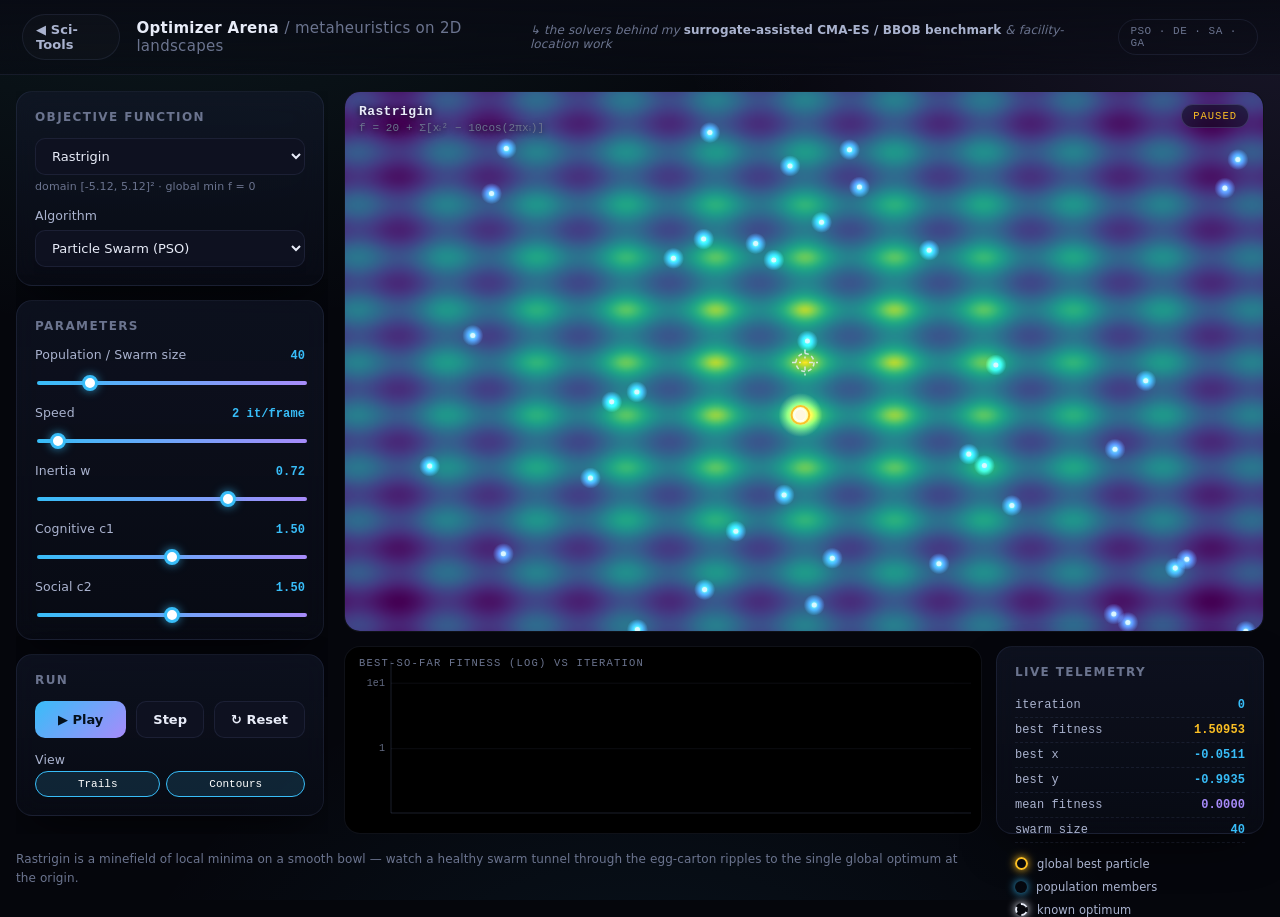
==== demos/optimizer/index.html @ 273463b7 "Sci-Tools: offline science & engineering calculators + physics demos Five single-file, zero-dependen" ====
<!DOCTYPE html>
<html lang="en">
<head>
<meta charset="utf-8">
<meta name="viewport" content="width=device-width, initial-scale=1">
<title>Optimizer Arena — Sci-Tools</title>
<style data-inlined="lab.css">
/* ============================================================
   THE MIDNIGHT LAB — shared design system
   "Aurora over a midnight sea" — dark, luminous, scientific.
   Fully self-contained: system fonts only, no external assets.
   ============================================================ */

:root {
  /* Base surfaces */
  --bg-0: #05060c;     /* deepest background */
  --bg-1: #090b14;     /* panel base */
  --bg-2: #0e1120;     /* raised panel */
  --bg-3: #151a2e;     /* hover / active */
  --line: rgba(150, 170, 230, 0.10);
  --line-strong: rgba(150, 170, 230, 0.22);

  /* Text */
  --ink: #e8ecf8;
  --ink-dim: #aab3cf;
  --ink-faint: #6b748f;

  /* Aurora accents */
  --aurora-teal:  #4fd1c5;
  --aurora-cyan:  #38bdf8;
  --aurora-violet:#a78bfa;
  --aurora-pink:  #f472b6;
  --aurora-amber: #fbbf24;
  --aurora-lime:  #a3e635;

  --accent: var(--aurora-cyan);
  --accent-2: var(--aurora-violet);

  /* Effects */
  --glow: 0 0 24px;
  --radius: 16px;
  --radius-sm: 10px;
  --shadow: 0 18px 50px -18px rgba(0, 0, 0, 0.8);

  --mono: ui-monospace, "Cascadia Code", "JetBrains Mono", "SF Mono", Menlo, Consolas, monospace;
  --sans: -apple-system, BlinkMacSystemFont, "Segoe UI", Roboto, Inter, system-ui, sans-serif;
}

* { box-sizing: border-box; }

html, body {
  margin: 0;
  padding: 0;
  min-height: 100%;
}

body {
  font-family: var(--sans);
  color: var(--ink);
  background:
    radial-gradient(1200px 700px at 12% -10%, rgba(79, 209, 197, 0.10), transparent 60%),
    radial-gradient(1100px 800px at 100% 0%, rgba(167, 139, 250, 0.12), transparent 55%),
    radial-gradient(900px 700px at 50% 120%, rgba(56, 189, 248, 0.08), transparent 60%),
    var(--bg-0);
  background-attachment: fixed;
  -webkit-font-smoothing: antialiased;
  text-rendering: optimizeLegibility;
  letter-spacing: 0.1px;
}

::selection { background: rgba(56, 189, 248, 0.30); color: #fff; }

a { color: var(--accent); text-decoration: none; }
a:hover { color: #fff; }

/* ---- Top bar (shared chrome across experiments) ---- */
.lab-topbar {
  position: sticky;
  top: 0;
  z-index: 50;
  display: flex;
  align-items: center;
  gap: 16px;
  padding: 14px 22px;
  background: linear-gradient(180deg, rgba(9, 11, 20, 0.92), rgba(9, 11, 20, 0.55));
  backdrop-filter: blur(14px);
  -webkit-backdrop-filter: blur(14px);
  border-bottom: 1px solid var(--line);
}
.lab-back {
  display: inline-flex;
  align-items: center;
  gap: 8px;
  font-size: 13px;
  font-weight: 600;
  color: var(--ink-dim);
  padding: 7px 13px;
  border: 1px solid var(--line);
  border-radius: 999px;
  background: rgba(255, 255, 255, 0.02);
  transition: all 0.18s ease;
}
.lab-back:hover {
  color: #fff;
  border-color: var(--line-strong);
  background: rgba(56, 189, 248, 0.10);
  transform: translateX(-2px);
}
.lab-title {
  font-size: 15px;
  font-weight: 700;
  letter-spacing: 0.3px;
}
.lab-title .dim { color: var(--ink-faint); font-weight: 500; }
.lab-note { font-size: 12px; color: var(--ink-faint); font-style: italic; }
.lab-note b { color: var(--ink-dim); font-style: normal; font-weight: 600; }
@media (max-width: 820px) { .lab-note { display: none; } }
.lab-spacer { flex: 1; }
.lab-tag {
  font-family: var(--mono);
  font-size: 11px;
  color: var(--ink-faint);
  padding: 5px 11px;
  border: 1px solid var(--line);
  border-radius: 999px;
  letter-spacing: 0.5px;
  text-transform: uppercase;
}

/* ---- Control panel / glass cards ---- */
.panel {
  background: linear-gradient(180deg, rgba(20, 26, 46, 0.55), rgba(10, 13, 24, 0.65));
  border: 1px solid var(--line);
  border-radius: var(--radius);
  box-shadow: var(--shadow);
  backdrop-filter: blur(12px);
  -webkit-backdrop-filter: blur(12px);
}
.panel-pad { padding: 18px; }

.panel h3, .panel-title {
  margin: 0 0 14px;
  font-size: 12px;
  font-weight: 700;
  letter-spacing: 1.4px;
  text-transform: uppercase;
  color: var(--ink-faint);
}

/* ---- Form controls ---- */
.field { margin-bottom: 16px; }
.field:last-child { margin-bottom: 0; }
.field label {
  display: flex;
  justify-content: space-between;
  align-items: baseline;
  font-size: 12.5px;
  color: var(--ink-dim);
  margin-bottom: 7px;
  font-weight: 500;
}
.field label .val {
  font-family: var(--mono);
  font-size: 12px;
  color: var(--accent);
  font-weight: 600;
}

input[type="range"] {
  -webkit-appearance: none;
  appearance: none;
  width: 100%;
  height: 4px;
  border-radius: 999px;
  background: linear-gradient(90deg, var(--accent), var(--accent-2));
  outline: none;
  cursor: pointer;
}
input[type="range"]::-webkit-slider-thumb {
  -webkit-appearance: none;
  appearance: none;
  width: 16px;
  height: 16px;
  border-radius: 50%;
  background: #fff;
  border: 3px solid var(--accent);
  box-shadow: 0 0 10px rgba(56, 189, 248, 0.7);
  cursor: pointer;
  transition: transform 0.12s ease;
}
input[type="range"]::-webkit-slider-thumb:hover { transform: scale(1.18); }
input[type="range"]::-moz-range-thumb {
  width: 16px; height: 16px; border-radius: 50%;
  background: #fff; border: 3px solid var(--accent);
  box-shadow: 0 0 10px rgba(56, 189, 248, 0.7); cursor: pointer;
}

select, input[type="text"], input[type="number"] {
  width: 100%;
  padding: 9px 12px;
  background: var(--bg-2);
  border: 1px solid var(--line);
  border-radius: var(--radius-sm);
  color: var(--ink);
  font-family: var(--sans);
  font-size: 13px;
  outline: none;
  transition: border-color 0.15s ease;
}
select:focus, input[type="text"]:focus, input[type="number"]:focus {
  border-color: var(--accent);
}

/* ---- Buttons ---- */
.btn {
  display: inline-flex;
  align-items: center;
  justify-content: center;
  gap: 8px;
  padding: 10px 16px;
  font-family: var(--sans);
  font-size: 13px;
  font-weight: 600;
  color: var(--ink);
  background: var(--bg-2);
  border: 1px solid var(--line);
  border-radius: var(--radius-sm);
  cursor: pointer;
  transition: all 0.16s ease;
  user-select: none;
}
.btn:hover { background: var(--bg-3); border-color: var(--line-strong); transform: translateY(-1px); }
.btn:active { transform: translateY(0); }
.btn.primary {
  background: linear-gradient(135deg, var(--accent), var(--accent-2));
  border: none;
  color: #04101c;
  font-weight: 700;
}
.btn.primary:hover { box-shadow: 0 8px 24px -6px rgba(56, 189, 248, 0.55); }
.btn-row { display: flex; gap: 10px; flex-wrap: wrap; }

.chip {
  font-family: var(--mono);
  font-size: 11px;
  padding: 6px 11px;
  border-radius: 999px;
  border: 1px solid var(--line);
  background: rgba(255, 255, 255, 0.02);
  color: var(--ink-dim);
  cursor: pointer;
  transition: all 0.15s ease;
}
.chip:hover { border-color: var(--line-strong); color: #fff; }
.chip.active {
  background: rgba(56, 189, 248, 0.14);
  border-color: var(--accent);
  color: #fff;
}

/* ---- Readout / stats ---- */
.readout {
  font-family: var(--mono);
  font-size: 12px;
  color: var(--ink-dim);
  display: flex;
  justify-content: space-between;
  padding: 5px 0;
  border-bottom: 1px dashed var(--line);
}
.readout:last-child { border-bottom: none; }
.readout b { color: var(--accent); font-weight: 600; }

.hint { font-size: 12px; color: var(--ink-faint); line-height: 1.6; }

/* ---- Canvas frame ---- */
canvas { display: block; }
.stage {
  position: relative;
  border-radius: var(--radius);
  overflow: hidden;
  border: 1px solid var(--line);
  background: #000;
}

/* ---- scrollbars ---- */
::-webkit-scrollbar { width: 10px; height: 10px; }
::-webkit-scrollbar-track { background: transparent; }
::-webkit-scrollbar-thumb { background: rgba(150,170,230,0.16); border-radius: 999px; }
::-webkit-scrollbar-thumb:hover { background: rgba(150,170,230,0.30); }

/* ---- utility ---- */
.kbd {
  font-family: var(--mono);
  font-size: 11px;
  padding: 2px 7px;
  border-radius: 6px;
  border: 1px solid var(--line-strong);
  background: var(--bg-2);
  color: var(--ink-dim);
}
.grow { flex: 1; }
.muted { color: var(--ink-faint); }
</style>
<style>
  /* ---- page-local layout (design tokens come from lab.css) ---- */
  html, body { height: 100%; }
  body { display: flex; flex-direction: column; overflow: hidden; }

  .lab-main {
    flex: 1;
    display: flex;
    gap: 16px;
    padding: 16px;
    min-height: 0;
  }

  /* control column */
  .controls {
    width: 312px;
    flex: 0 0 312px;
    display: flex;
    flex-direction: column;
    gap: 14px;
    overflow-y: auto;
    padding-right: 4px;
  }

  /* arena column */
  .arena {
    flex: 1;
    display: flex;
    flex-direction: column;
    gap: 14px;
    min-width: 0;
    min-height: 0;
  }
  .arena .stage.landscape {
    flex: 1;
    min-height: 0;
  }
  .arena .stage.landscape canvas { width: 100%; height: 100%; }

  /* bottom strip: convergence plot + legend */
  .bottom-strip {
    display: flex;
    gap: 14px;
    flex: 0 0 auto;
    height: 188px;
  }
  .stage.convergence {
    flex: 1;
    min-width: 0;
    position: relative;
  }
  .stage.convergence canvas { width: 100%; height: 100%; }
  .conv-label {
    position: absolute;
    top: 10px; left: 14px;
    font-family: var(--mono);
    font-size: 10.5px;
    letter-spacing: 1.2px;
    text-transform: uppercase;
    color: var(--ink-faint);
    pointer-events: none;
    z-index: 2;
  }

  .panel.legend-panel { flex: 0 0 268px; }

  /* overlay HUD on the landscape */
  .hud {
    position: absolute;
    top: 12px; left: 14px;
    z-index: 3;
    pointer-events: none;
    font-family: var(--mono);
    font-size: 11px;
    color: var(--ink-dim);
    text-shadow: 0 1px 6px rgba(0,0,0,0.9);
  }
  .hud .fn-name {
    font-size: 13px;
    font-weight: 700;
    color: var(--ink);
    letter-spacing: 0.4px;
  }
  .hud .fn-formula { color: var(--ink-faint); margin-top: 2px; }

  .status-pill {
    position: absolute;
    top: 12px; right: 14px;
    z-index: 3;
    pointer-events: none;
    font-family: var(--mono);
    font-size: 10.5px;
    letter-spacing: 1px;
    text-transform: uppercase;
    padding: 5px 11px;
    border-radius: 999px;
    border: 1px solid var(--line-strong);
    background: rgba(9,11,20,0.55);
    backdrop-filter: blur(8px);
    color: var(--ink-faint);
  }
  .status-pill.running { color: var(--aurora-lime); border-color: rgba(163,230,53,0.4); }
  .status-pill.paused  { color: var(--aurora-amber); }

  .seg {
    display: flex;
    gap: 6px;
    flex-wrap: wrap;
  }
  .seg .chip { flex: 1 1 auto; text-align: center; }

  .algo-params { transition: opacity 0.2s ease; }
  .hidden { display: none !important; }

  .readout b.amber { color: var(--aurora-amber); }
  .readout b.violet { color: var(--accent-2); }

  .lg-row {
    display: flex;
    align-items: center;
    gap: 9px;
    font-size: 11.5px;
    color: var(--ink-dim);
    margin-bottom: 9px;
  }
  .lg-row:last-child { margin-bottom: 0; }
  .lg-dot {
    width: 12px; height: 12px; border-radius: 50%;
    flex: 0 0 auto;
    box-shadow: 0 0 8px currentColor;
  }
  .lg-ring {
    width: 13px; height: 13px; border-radius: 50%;
    flex: 0 0 auto;
    border: 2px solid currentColor;
    box-shadow: 0 0 8px currentColor;
  }

  .panel-sub {
    font-size: 11px;
    color: var(--ink-faint);
    margin: -8px 0 12px;
    line-height: 1.5;
  }

  /* responsive: stack on narrow screens */
  @media (max-width: 860px) {
    body { overflow: auto; height: auto; }
    .lab-main { flex-direction: column; }
    .controls { width: auto; flex: 0 0 auto; max-height: none; overflow-y: visible; }
    .arena { flex: 0 0 auto; }
    /* reset flex so the landscape can't collapse to a 0 basis when the
       column no longer has a definite height */
    .arena .stage.landscape { flex: 0 0 auto; height: 56vh; min-height: 360px; }
    .bottom-strip { flex-direction: column; height: auto; }
    .stage.convergence { flex: 0 0 auto; height: 180px; }
    .panel.legend-panel { flex: 0 0 auto; }
  }
</style>
</head>
<body>

<div class="lab-topbar">
  <a class="lab-back" href="../../index.html">◀ Sci-Tools</a>
  <div class="lab-title">Optimizer Arena <span class="dim">/ metaheuristics on 2D landscapes</span></div>
  <div class="lab-note">↳ the solvers behind my <b>surrogate-assisted CMA-ES / BBOB benchmark</b> &amp; facility-location work</div>
  <div class="lab-spacer"></div>
  <div class="lab-tag">PSO · DE · SA · GA</div>
</div>

<div class="lab-main">

  <!-- ============ CONTROLS ============ -->
  <div class="controls">

    <div class="panel panel-pad">
      <div class="panel-title">Objective Function</div>
      <div class="field" style="margin-bottom:12px">
        <select id="fnSel"></select>
      </div>
      <div class="panel-sub" id="fnDomain"></div>
      <div class="field">
        <label>Algorithm</label>
        <select id="algoSel">
          <option value="pso">Particle Swarm (PSO)</option>
          <option value="de">Differential Evolution (DE/rand/1/bin)</option>
          <option value="sa">Simulated Annealing (SA)</option>
          <option value="ga">Genetic Algorithm (GA)</option>
        </select>
      </div>
    </div>

    <div class="panel panel-pad">
      <div class="panel-title">Parameters</div>

      <div class="field">
        <label>Population / Swarm size <span class="val" id="popVal">40</span></label>
        <input type="range" id="pop" min="6" max="200" step="1" value="40">
      </div>

      <div class="field">
        <label>Speed <span class="val" id="speedVal">2 it/frame</span></label>
        <input type="range" id="speed" min="1" max="20" step="1" value="2">
      </div>

      <!-- PSO params -->
      <div class="algo-params" data-algo="pso">
        <div class="field">
          <label>Inertia w <span class="val" id="wVal">0.72</span></label>
          <input type="range" id="w" min="0" max="1" step="0.01" value="0.72">
        </div>
        <div class="field">
          <label>Cognitive c1 <span class="val" id="c1Val">1.50</span></label>
          <input type="range" id="c1" min="0" max="3" step="0.05" value="1.5">
        </div>
        <div class="field">
          <label>Social c2 <span class="val" id="c2Val">1.50</span></label>
          <input type="range" id="c2" min="0" max="3" step="0.05" value="1.5">
        </div>
      </div>

      <!-- DE params -->
      <div class="algo-params hidden" data-algo="de">
        <div class="field">
          <label>Differential weight F <span class="val" id="fVal">0.60</span></label>
          <input type="range" id="f" min="0" max="2" step="0.05" value="0.6">
        </div>
        <div class="field">
          <label>Crossover rate CR <span class="val" id="crVal">0.90</span></label>
          <input type="range" id="cr" min="0" max="1" step="0.01" value="0.9">
        </div>
      </div>

      <!-- SA params -->
      <div class="algo-params hidden" data-algo="sa">
        <div class="field">
          <label>Initial temperature T₀ <span class="val" id="t0Val">8.0</span></label>
          <input type="range" id="t0" min="0.1" max="40" step="0.1" value="8">
        </div>
        <div class="field">
          <label>Cooling rate α <span class="val" id="alphaVal">0.985</span></label>
          <input type="range" id="alpha" min="0.90" max="0.999" step="0.001" value="0.985">
        </div>
        <div class="field">
          <label>Step scale (× domain) <span class="val" id="saStepVal">0.06</span></label>
          <input type="range" id="saStep" min="0.005" max="0.3" step="0.005" value="0.06">
        </div>
      </div>

      <!-- GA params -->
      <div class="algo-params hidden" data-algo="ga">
        <div class="field">
          <label>Mutation rate <span class="val" id="mrVal">0.20</span></label>
          <input type="range" id="mr" min="0" max="1" step="0.01" value="0.2">
        </div>
        <div class="field">
          <label>Mutation scale (× domain) <span class="val" id="msVal">0.10</span></label>
          <input type="range" id="ms" min="0.005" max="0.4" step="0.005" value="0.1">
        </div>
        <div class="field">
          <label>Tournament size <span class="val" id="tkVal">3</span></label>
          <input type="range" id="tk" min="2" max="8" step="1" value="3">
        </div>
      </div>
    </div>

    <div class="panel panel-pad">
      <div class="panel-title">Run</div>
      <div class="btn-row">
        <button class="btn primary grow" id="playBtn">▶ Play</button>
        <button class="btn" id="stepBtn">Step</button>
        <button class="btn" id="resetBtn">↻ Reset</button>
      </div>
      <div class="field" style="margin-top:14px;margin-bottom:0">
        <label style="margin-bottom:4px">View</label>
        <div class="seg">
          <button class="chip active" id="trailsChip">Trails</button>
          <button class="chip active" id="contoursChip">Contours</button>
        </div>
      </div>
    </div>

  </div>

  <!-- ============ ARENA ============ -->
  <div class="arena">

    <div class="stage landscape">
      <div class="hud">
        <div class="fn-name" id="hudName">Rastrigin</div>
        <div class="fn-formula" id="hudFormula"></div>
      </div>
      <div class="status-pill paused" id="statusPill">paused</div>
      <canvas id="land"></canvas>
    </div>

    <div class="bottom-strip">
      <div class="stage convergence">
        <div class="conv-label">Best-so-far fitness (log) vs iteration</div>
        <canvas id="conv"></canvas>
      </div>

      <div class="panel panel-pad legend-panel">
        <div class="panel-title">Live Telemetry</div>
        <div class="readout"><span>iteration</span><b id="roIter">0</b></div>
        <div class="readout"><span>best fitness</span><b class="amber" id="roBest">—</b></div>
        <div class="readout"><span>best x</span><b id="roBx">—</b></div>
        <div class="readout"><span>best y</span><b id="roBy">—</b></div>
        <div class="readout"><span>mean fitness</span><b class="violet" id="roMean">—</b></div>
        <div class="readout"><span id="roExtraLbl">—</span><b id="roExtra">—</b></div>

        <div style="margin-top:14px">
          <div class="lg-row" style="color:var(--aurora-amber)"><span class="lg-ring"></span><span style="color:var(--ink-dim)">global best particle</span></div>
          <div class="lg-row" style="color:var(--aurora-cyan)"><span class="lg-dot"></span><span style="color:var(--ink-dim)">population members</span></div>
          <div class="lg-row" style="color:var(--ink)"><span class="lg-ring" style="border-style:dashed"></span><span style="color:var(--ink-dim)">known optimum</span></div>
        </div>
      </div>
    </div>

  </div>
</div>

<!-- a hidden hint surfaced under the arena on wide screens -->
<div class="hint" id="hintBar" style="padding:0 16px 12px;max-width:980px"></div>

<script>
"use strict";
/* ============================================================
   Optimizer Arena — metaheuristics on 2D landscapes
   All math is textbook-standard. Minimization throughout.
   ============================================================ */

// ---------- tiny utilities ----------
const TAU = Math.PI * 2;
const rand = (a, b) => a + Math.random() * (b - a);
const clamp = (v, lo, hi) => v < lo ? lo : (v > hi ? hi : v);
// Standard normal via Box–Muller
function randn() {
  let u = 0, v = 0;
  while (u === 0) u = Math.random();
  while (v === 0) v = Math.random();
  return Math.sqrt(-2 * Math.log(u)) * Math.cos(TAU * v);
}

// ============================================================
//  OBJECTIVE FUNCTIONS  (each minimization, with known optima)
//  domain: [lo, hi] applied to both x and y.
// ============================================================
const FUNCTIONS = {
  sphere: {
    name: "Sphere",
    formula: "f = x² + y²",
    lo: -5.12, hi: 5.12,
    fmin: 0,
    optima: [[0, 0]],
    f: (x, y) => x * x + y * y
  },
  rastrigin: {
    name: "Rastrigin",
    formula: "f = 20 + Σ[xᵢ² − 10cos(2πxᵢ)]",
    lo: -5.12, hi: 5.12,
    fmin: 0,
    optima: [[0, 0]],
    f: (x, y) =>
      20 + (x * x - 10 * Math.cos(TAU * x)) + (y * y - 10 * Math.cos(TAU * y))
  },
  ackley: {
    name: "Ackley",
    formula: "f = −20e^(−0.2√(½(x²+y²))) − e^(½(cos2πx+cos2πy)) + 20 + e",
    lo: -5.12, hi: 5.12,
    fmin: 0,
    optima: [[0, 0]],
    f: (x, y) => {
      const a = 20, b = 0.2, c = TAU;
      const s1 = 0.5 * (x * x + y * y);
      const s2 = 0.5 * (Math.cos(c * x) + Math.cos(c * y));
      return -a * Math.exp(-b * Math.sqrt(s1)) - Math.exp(s2) + a + Math.E;
    }
  },
  rosenbrock: {
    name: "Rosenbrock",
    formula: "f = 100(y − x²)² + (1 − x)²",
    lo: -2, hi: 2,
    fmin: 0,
    optima: [[1, 1]],
    f: (x, y) => {
      const t = (y - x * x);
      const u = (1 - x);
      return 100 * t * t + u * u;
    }
  },
  himmelblau: {
    name: "Himmelblau",
    formula: "f = (x²+y−11)² + (x+y²−7)²",
    lo: -5, hi: 5,
    fmin: 0,
    optima: [
      [3, 2],
      [-2.805118, 3.131312],
      [-3.779310, -3.283186],
      [3.584428, -1.848126]
    ],
    f: (x, y) => {
      const a = (x * x + y - 11);
      const b = (x + y * y - 7);
      return a * a + b * b;
    }
  },
  schwefel: {
    name: "Schwefel",
    formula: "f = 418.9829·n − Σ xᵢ·sin(√|xᵢ|)",
    lo: -500, hi: 500,
    fmin: 0,
    optima: [[420.9687, 420.9687]],
    f: (x, y) =>
      418.9829 * 2
      - (x * Math.sin(Math.sqrt(Math.abs(x))))
      - (y * Math.sin(Math.sqrt(Math.abs(y))))
  },
  eggholder: {
    name: "Eggholder",
    formula: "f = −(y+47)sin√|x/2+y+47| − x·sin√|x−(y+47)|",
    lo: -512, hi: 512,
    fmin: -959.6407,           // known global minimum value
    optima: [[512, 404.2319]], // known global minimizer
    f: (x, y) => {
      const t1 = -(y + 47) * Math.sin(Math.sqrt(Math.abs(x / 2 + (y + 47))));
      const t2 = -x * Math.sin(Math.sqrt(Math.abs(x - (y + 47))));
      return t1 + t2;
    }
  }
};
const FN_ORDER = ["rastrigin", "ackley", "rosenbrock", "sphere", "himmelblau", "schwefel", "eggholder"];

const HINTS = {
  rastrigin: "Rastrigin is a minefield of local minima on a smooth bowl — watch a healthy swarm tunnel through the egg-carton ripples to the single global optimum at the origin.",
  ackley: "Ackley is nearly flat far out, then plunges sharply at the center. Algorithms that explore widely find the funnel; greedy ones can stall on the plateau.",
  rosenbrock: "Rosenbrock's banana valley is easy to enter but the floor barely slopes toward (1,1). Watch how slowly best-fitness crawls — classic ill-conditioning.",
  sphere: "Sphere is the trivial convex bowl: every algorithm should converge cleanly to the origin. Use it as a sanity check on your hyperparameters.",
  himmelblau: "Himmelblau has four equal global minima. Notice the swarm split or commit — different runs settle on different basins.",
  schwefel: "Schwefel's optimum sits in a far corner near (421,421), deceptively distant from the deep-looking trap at the center. Exploration matters here.",
  eggholder: "Eggholder is brutally rugged with the global minimum jammed against the boundary at (512,404). Expect noisy convergence and frequent re-ranking."
};

// ============================================================
//  COLORMAP — viridis-like (perceptually-ordered), precomputed
// ============================================================
const VIRIDIS = [
  [68, 1, 84],[71, 13, 96],[72, 24, 106],[72, 35, 116],[71, 45, 123],
  [69, 55, 129],[66, 64, 134],[62, 73, 137],[59, 82, 139],[55, 91, 141],
  [51, 99, 141],[47, 107, 142],[44, 114, 142],[41, 122, 142],[38, 130, 142],
  [35, 137, 142],[33, 145, 140],[31, 152, 139],[31, 160, 136],[34, 167, 133],
  [40, 174, 128],[50, 182, 122],[63, 188, 115],[80, 196, 106],[99, 201, 95],
  [119, 207, 85],[141, 211, 72],[164, 215, 60],[187, 219, 47],[210, 222, 39],
  [233, 224, 34],[253, 231, 37]
];
function viridis(t) {
  t = clamp(t, 0, 1);
  const x = t * (VIRIDIS.length - 1);
  const i = Math.floor(x);
  const fr = x - i;
  const a = VIRIDIS[i];
  const b = VIRIDIS[Math.min(i + 1, VIRIDIS.length - 1)];
  return [
    a[0] + (b[0] - a[0]) * fr,
    a[1] + (b[1] - a[1]) * fr,
    a[2] + (b[2] - a[2]) * fr
  ];
}

// ============================================================
//  STATE
// ============================================================
const land = document.getElementById('land');
const lctx = land.getContext('2d');
const conv = document.getElementById('conv');
const cctx = conv.getContext('2d');

let DPR = Math.min(window.devicePixelRatio || 1, 2);
let LW = 0, LH = 0;     // landscape canvas pixel size (device px)
let CW = 0, CH = 0;     // convergence canvas pixel size (device px)

let fnKey = "rastrigin";
let algoKey = "pso";

let heatCanvas = document.createElement('canvas');
let heatCtx = heatCanvas.getContext('2d');
let fieldMin = 0, fieldMax = 1;     // value range over the rendered grid
let heatDirty = true;

let running = false;
let iter = 0;
let bestFit = Infinity;
let bestPos = [0, 0];
let meanFit = 0;
let convHistory = [];   // best-so-far per iteration

// population structures (per-algorithm fields filled at reset)
let pop = [];           // array of {x,y, ...algo state, trail:[]}
let optimizer = null;   // {step(): void} bound to current algo

// controls cache
const els = {};
[
  'fnSel','algoSel','pop','popVal','speed','speedVal',
  'w','wVal','c1','c1Val','c2','c2Val',
  'f','fVal','cr','crVal',
  't0','t0Val','alpha','alphaVal','saStep','saStepVal',
  'mr','mrVal','ms','msVal','tk','tkVal',
  'playBtn','stepBtn','resetBtn','trailsChip','contoursChip',
  'hudName','hudFormula','statusPill','fnDomain','hintBar',
  'roIter','roBest','roBx','roBy','roMean','roExtra','roExtraLbl'
].forEach(id => els[id] = document.getElementById(id));

let showTrails = true;
let showContours = true;
const TRAIL_LEN = 14;

// ============================================================
//  COORDINATE MAPPING  (objective-space <-> canvas pixels)
//  y is flipped so +y (objective) points UP on screen.
// ============================================================
function P() { return FUNCTIONS[fnKey]; }
function objToPx(x, y) {
  const fn = P();
  const u = (x - fn.lo) / (fn.hi - fn.lo);
  const v = (y - fn.lo) / (fn.hi - fn.lo);
  return [u * LW, (1 - v) * LH];
}

// ============================================================
//  HEATMAP (cached ImageData), recomputed on fn/size change
// ============================================================
function buildHeatmap() {
  const fn = P();
  // Render at a moderate grid then scale up — fast & smooth.
  const GW = Math.max(2, Math.min(420, Math.round(LW / 2)));
  const GH = Math.max(2, Math.min(420, Math.round(LH / 2)));
  heatCanvas.width = GW;
  heatCanvas.height = GH;

  // First pass: evaluate field, track min/max for normalization.
  const vals = new Float64Array(GW * GH);
  let vmin = Infinity, vmax = -Infinity;
  for (let j = 0; j < GH; j++) {
    // pixel-center sampling; row 0 is top => high y
    const y = fn.lo + (fn.hi - fn.lo) * (1 - (j + 0.5) / GH);
    for (let i = 0; i < GW; i++) {
      const x = fn.lo + (fn.hi - fn.lo) * ((i + 0.5) / GW);
      const z = fn.f(x, y);
      vals[j * GW + i] = z;
      if (z < vmin) vmin = z;
      if (z > vmax) vmax = z;
    }
  }
  fieldMin = vmin; fieldMax = vmax;
  const span = (vmax - vmin) || 1;

  // Second pass: colorize. Use a gentle nonlinearity (sqrt) so the
  // basins near the optimum stay visible on wide-range functions.
  const img = heatCtx.createImageData(GW, GH);
  const data = img.data;
  for (let k = 0; k < vals.length; k++) {
    let t = (vals[k] - vmin) / span;        // 0 = best (min), 1 = worst
    t = Math.sqrt(t);                        // emphasize low region
    // invert so the MINIMUM is bright/yellow, maximum is deep violet:
    const c = viridis(1 - t);
    const o = k * 4;
    data[o] = c[0]; data[o + 1] = c[1]; data[o + 2] = c[2]; data[o + 3] = 255;
  }
  heatCtx.putImageData(img, 0, 0);
  heatDirty = false;
}

// contour overlay drawn directly to landscape ctx using the heat grid
function drawContours() {
  const fn = P();
  const span = (fieldMax - fieldMin) || 1;
  const levels = 7;
  lctx.save();
  lctx.lineWidth = 1;
  lctx.strokeStyle = 'rgba(255,255,255,0.10)';
  // marching-squares-lite: sample on a coarse grid and stroke iso-cells
  const N = 110;
  for (let li = 1; li <= levels; li++) {
    // nonlinear level placement to match the sqrt colormap
    const tf = li / (levels + 1);
    const level = fieldMin + span * (tf * tf);
    lctx.beginPath();
    for (let j = 0; j < N; j++) {
      const y0 = fn.lo + (fn.hi - fn.lo) * (1 - j / N);
      const y1 = fn.lo + (fn.hi - fn.lo) * (1 - (j + 1) / N);
      for (let i = 0; i < N; i++) {
        const x0 = fn.lo + (fn.hi - fn.lo) * (i / N);
        const x1 = fn.lo + (fn.hi - fn.lo) * ((i + 1) / N);
        const a = fn.f(x0, y0), b = fn.f(x1, y0);
        const c = fn.f(x0, y1), d = fn.f(x1, y1);
        // detect crossing along the top and left edges of the cell
        if ((a - level) * (b - level) < 0) {
          const t = (level - a) / (b - a);
          const xx = x0 + (x1 - x0) * t;
          const [px, py] = objToPx(xx, y0);
          lctx.moveTo(px, py); lctx.lineTo(px, py + 0.01);
        }
        if ((a - level) * (c - level) < 0) {
          const t = (level - a) / (c - a);
          const yy = y0 + (y1 - y0) * t;
          const [px, py] = objToPx(x0, yy);
          lctx.moveTo(px, py); lctx.lineTo(px + 0.01, py);
        }
      }
    }
    lctx.stroke();
  }
  lctx.restore();
}

// ============================================================
//  POPULATION INITIALIZATION
// ============================================================
function newMember() {
  const fn = P();
  const x = rand(fn.lo, fn.hi);
  const y = rand(fn.lo, fn.hi);
  return { x, y, trail: [] };
}

function resetPopulation() {
  const fn = P();
  const n = +els.pop.value;
  pop = [];
  bestFit = Infinity;
  bestPos = [0, 0];
  iter = 0;
  convHistory = [];

  for (let i = 0; i < n; i++) {
    const m = newMember();
    m.fit = fn.f(m.x, m.y);
    pop.push(m);
  }

  // algorithm-specific extra state
  if (algoKey === 'pso') {
    for (const m of pop) {
      const vrange = (fn.hi - fn.lo);
      m.vx = rand(-0.1 * vrange, 0.1 * vrange);
      m.vy = rand(-0.1 * vrange, 0.1 * vrange);
      m.pbx = m.x; m.pby = m.y; m.pbest = m.fit;
    }
  } else if (algoKey === 'sa') {
    saT = +els.t0.value;          // global temperature (geometric cooling)
    for (const m of pop) { m.cx = m.x; m.cy = m.y; m.cfit = m.fit; } // current accepted state
  }

  // seed global best
  for (const m of pop) {
    if (m.fit < bestFit) { bestFit = m.fit; bestPos = [m.x, m.y]; }
  }
  recordConvergence();
  buildOptimizer();
  updateReadouts();
}

function pushTrail(m) {
  if (!showTrails) return;
  m.trail.push([m.x, m.y]);
  if (m.trail.length > TRAIL_LEN) m.trail.shift();
}

// ============================================================
//  ALGORITHMS  (each exposes step() advancing ONE iteration)
//  All operate on the shared `pop` array & update bestFit/bestPos.
// ============================================================
let saT = 1;   // SA temperature

function buildOptimizer() {
  if (algoKey === 'pso') optimizer = stepPSO;
  else if (algoKey === 'de') optimizer = stepDE;
  else if (algoKey === 'sa') optimizer = stepSA;
  else optimizer = stepGA;
}

function commitGlobalBest() {
  let sum = 0;
  for (const m of pop) {
    sum += m.fit;
    if (m.fit < bestFit) { bestFit = m.fit; bestPos = [m.x, m.y]; }
  }
  meanFit = sum / pop.length;
}

// ---- PSO: v = w·v + c1·r1·(pbest−x) + c2·r2·(gbest−x) ----
function stepPSO() {
  const fn = P();
  const w = +els.w.value, c1 = +els.c1.value, c2 = +els.c2.value;
  const vmax = 0.2 * (fn.hi - fn.lo);   // velocity clamp for stability
  const gbx = bestPos[0], gby = bestPos[1];
  for (const m of pop) {
    const r1 = Math.random(), r2 = Math.random();
    const r3 = Math.random(), r4 = Math.random();
    m.vx = w * m.vx + c1 * r1 * (m.pbx - m.x) + c2 * r2 * (gbx - m.x);
    m.vy = w * m.vy + c1 * r3 * (m.pby - m.y) + c2 * r4 * (gby - m.y);
    m.vx = clamp(m.vx, -vmax, vmax);
    m.vy = clamp(m.vy, -vmax, vmax);
    pushTrail(m);
    m.x = clamp(m.x + m.vx, fn.lo, fn.hi);
    m.y = clamp(m.y + m.vy, fn.lo, fn.hi);
    m.fit = fn.f(m.x, m.y);
    if (m.fit < m.pbest) { m.pbest = m.fit; m.pbx = m.x; m.pby = m.y; }
  }
  commitGlobalBest();
}

// ---- DE/rand/1/bin: v = a + F·(b−c), binomial CX, greedy select ----
function stepDE() {
  const fn = P();
  const F = +els.f.value, CR = +els.cr.value;
  const n = pop.length;
  const trial = new Array(n);
  for (let i = 0; i < n; i++) {
    // pick 3 distinct indices != i
    let a, b, c;
    do { a = (Math.random() * n) | 0; } while (a === i);
    do { b = (Math.random() * n) | 0; } while (b === i || b === a);
    do { c = (Math.random() * n) | 0; } while (c === i || c === a || c === b);
    const A = pop[a], B = pop[b], C = pop[c], X = pop[i];
    // mutant
    const mx = A.x + F * (B.x - C.x);
    const my = A.y + F * (B.y - C.y);
    // binomial crossover — ensure at least one dimension comes from mutant (jrand)
    const jrand = (Math.random() * 2) | 0;
    let tx = X.x, ty = X.y;
    if (Math.random() < CR || jrand === 0) tx = mx;
    if (Math.random() < CR || jrand === 1) ty = my;
    tx = clamp(tx, fn.lo, fn.hi);
    ty = clamp(ty, fn.lo, fn.hi);
    trial[i] = { x: tx, y: ty, fit: fn.f(tx, ty) };
  }
  // greedy selection
  for (let i = 0; i < n; i++) {
    const X = pop[i], T = trial[i];
    if (T.fit <= X.fit) {
      pushTrail(X);
      X.x = T.x; X.y = T.y; X.fit = T.fit;
    }
  }
  commitGlobalBest();
}

// ---- SA: independent walkers, Metropolis accept, geometric cooling ----
function stepSA() {
  const fn = P();
  const alpha = +els.alpha.value;
  const stepScale = +els.saStep.value * (fn.hi - fn.lo);
  const T = Math.max(saT, 1e-9);
  for (const m of pop) {
    // propose Gaussian neighbour from current accepted state
    const nx = clamp(m.cx + randn() * stepScale, fn.lo, fn.hi);
    const ny = clamp(m.cy + randn() * stepScale, fn.lo, fn.hi);
    const nf = fn.f(nx, ny);
    const dE = nf - m.cfit;
    if (dE <= 0 || Math.random() < Math.exp(-dE / T)) {
      pushTrail(m);
      m.cx = nx; m.cy = ny; m.cfit = nf;
    }
    // visible position tracks the accepted/current state
    m.x = m.cx; m.y = m.cy; m.fit = m.cfit;
  }
  saT = saT * alpha;     // geometric cooling T <- αT
  commitGlobalBest();
}

// ---- GA: tournament select, blend (BLX-ish arithmetic) CX, Gaussian mutation ----
function tournament(k) {
  let best = pop[(Math.random() * pop.length) | 0];
  for (let t = 1; t < k; t++) {
    const cand = pop[(Math.random() * pop.length) | 0];
    if (cand.fit < best.fit) best = cand;
  }
  return best;
}
function stepGA() {
  const fn = P();
  const mr = +els.mr.value;
  const ms = +els.ms.value * (fn.hi - fn.lo);
  const k = +els.tk.value;
  const n = pop.length;
  const next = new Array(n);

  // elitism: carry the current best forward
  let eliteIdx = 0;
  for (let i = 1; i < n; i++) if (pop[i].fit < pop[eliteIdx].fit) eliteIdx = i;
  const elite = pop[eliteIdx];
  next[0] = { x: elite.x, y: elite.y, trail: elite.trail, fit: elite.fit };

  for (let i = 1; i < n; i++) {
    const p1 = tournament(k), p2 = tournament(k);
    // arithmetic / blend crossover
    const beta = rand(-0.25, 1.25);    // BLX-style spread
    let cx = p1.x + beta * (p2.x - p1.x);
    let cy = p1.y + beta * (p2.y - p1.y);
    // Gaussian mutation per gene
    if (Math.random() < mr) cx += randn() * ms;
    if (Math.random() < mr) cy += randn() * ms;
    cx = clamp(cx, fn.lo, fn.hi);
    cy = clamp(cy, fn.lo, fn.hi);
    next[i] = { x: cx, y: cy, trail: [], fit: fn.f(cx, cy) };
  }
  // carry trails for stability of visualization on survivors near old positions
  for (let i = 0; i < n; i++) {
    if (!next[i].trail) next[i].trail = [];
    pushTrail(next[i]);
  }
  pop = next;
  commitGlobalBest();
}

// ============================================================
//  ONE SIMULATION ITERATION
// ============================================================
function recordConvergence() {
  convHistory.push(bestFit);
  if (convHistory.length > 4000) convHistory.shift();
}
function iterate() {
  optimizer();
  iter++;
  recordConvergence();
}

// ============================================================
//  RENDERING
// ============================================================
function radiusFor(n) {
  // smaller dots for big populations
  return clamp(7 - Math.log2(n) * 0.55, 2.4, 6);
}

function drawLandscape() {
  // blit cached heatmap, scaled to full canvas
  lctx.imageSmoothingEnabled = true;
  lctx.clearRect(0, 0, LW, LH);
  lctx.drawImage(heatCanvas, 0, 0, heatCanvas.width, heatCanvas.height, 0, 0, LW, LH);

  if (showContours) drawContours();

  const fn = P();

  // ---- known optima markers (dashed rings) ----
  lctx.save();
  lctx.setLineDash([4, 3]);
  lctx.lineWidth = 1.5;
  for (const [ox, oy] of fn.optima) {
    const [px, py] = objToPx(ox, oy);
    lctx.beginPath();
    lctx.strokeStyle = 'rgba(232,236,248,0.85)';
    lctx.arc(px, py, 9, 0, TAU);
    lctx.stroke();
    // crosshair
    lctx.beginPath();
    lctx.moveTo(px - 13, py); lctx.lineTo(px - 4, py);
    lctx.moveTo(px + 4, py); lctx.lineTo(px + 13, py);
    lctx.moveTo(px, py - 13); lctx.lineTo(px, py - 4);
    lctx.moveTo(px, py + 4); lctx.lineTo(px, py + 13);
    lctx.stroke();
  }
  lctx.restore();

  // ---- trails ----
  if (showTrails) {
    lctx.save();
    lctx.lineWidth = 1.2;
    lctx.lineCap = 'round';
    for (const m of pop) {
      const tr = m.trail;
      if (!tr || tr.length < 2) continue;
      for (let i = 1; i < tr.length; i++) {
        const a = objToPx(tr[i - 1][0], tr[i - 1][1]);
        const b = objToPx(tr[i][0], tr[i][1]);
        const alpha = (i / tr.length) * 0.45;
        lctx.strokeStyle = 'rgba(56,189,248,' + alpha.toFixed(3) + ')';
        lctx.beginPath();
        lctx.moveTo(a[0], a[1]);
        lctx.lineTo(b[0], b[1]);
        lctx.stroke();
      }
    }
    lctx.restore();
  }

  // ---- population dots (glowing) ----
  const r = radiusFor(pop.length);
  lctx.save();
  lctx.globalCompositeOperation = 'lighter';
  for (const m of pop) {
    const [px, py] = objToPx(m.x, m.y);
    const g = lctx.createRadialGradient(px, py, 0, px, py, r * 2.6);
    g.addColorStop(0, 'rgba(125,225,255,0.95)');
    g.addColorStop(0.4, 'rgba(56,189,248,0.55)');
    g.addColorStop(1, 'rgba(56,189,248,0)');
    lctx.fillStyle = g;
    lctx.beginPath();
    lctx.arc(px, py, r * 2.6, 0, TAU);
    lctx.fill();
  }
  lctx.restore();

  // crisp cores
  lctx.save();
  for (const m of pop) {
    const [px, py] = objToPx(m.x, m.y);
    lctx.fillStyle = 'rgba(224,247,255,0.92)';
    lctx.beginPath();
    lctx.arc(px, py, r * 0.62, 0, TAU);
    lctx.fill();
  }
  lctx.restore();

  // ---- global-best particle: larger amber dot + ring ----
  if (isFinite(bestFit)) {
    const [px, py] = objToPx(bestPos[0], bestPos[1]);
    lctx.save();
    lctx.globalCompositeOperation = 'lighter';
    const g = lctx.createRadialGradient(px, py, 0, px, py, 22);
    g.addColorStop(0, 'rgba(255,221,128,0.95)');
    g.addColorStop(0.45, 'rgba(251,191,36,0.5)');
    g.addColorStop(1, 'rgba(251,191,36,0)');
    lctx.fillStyle = g;
    lctx.beginPath(); lctx.arc(px, py, 22, 0, TAU); lctx.fill();
    lctx.restore();

    lctx.save();
    lctx.fillStyle = '#fff7e0';
    lctx.beginPath(); lctx.arc(px, py, r * 0.95 + 1.5, 0, TAU); lctx.fill();
    lctx.strokeStyle = 'rgba(251,191,36,0.95)';
    lctx.lineWidth = 2;
    lctx.beginPath(); lctx.arc(px, py, r * 0.95 + 5, 0, TAU); lctx.stroke();
    lctx.restore();
  }
}

function drawConvergence() {
  cctx.clearRect(0, 0, CW, CH);
  const padL = 46, padR = 12, padT = 14, padB = 22;
  const plotW = CW - padL - padR;
  const plotH = CH - padT - padB;
  if (plotW <= 0 || plotH <= 0) return;

  const fn = P();
  const offset = 1e-9;
  // plot (best-so-far − fmin + offset) on log scale → approaches offset at optimum.
  const data = convHistory;
  const n = data.length;

  // y-range in log space
  const ys = [];
  let ymin = Infinity, ymax = -Infinity;
  for (let i = 0; i < n; i++) {
    let v = data[i] - fn.fmin + offset;
    if (v < offset) v = offset;
    const ly = Math.log10(v);
    ys.push(ly);
    if (ly < ymin) ymin = ly;
    if (ly > ymax) ymax = ly;
  }
  if (!isFinite(ymin) || !isFinite(ymax)) { ymin = -3; ymax = 1; }
  if (ymax - ymin < 1e-6) { ymin -= 1; ymax += 1; }
  const padFrac = 0.08 * (ymax - ymin);
  ymin -= padFrac; ymax += padFrac;

  const xN = Math.max(1, n - 1);
  const X = i => padL + (i / xN) * plotW;
  const Y = ly => padT + (1 - (ly - ymin) / (ymax - ymin)) * plotH;

  // grid + log decade lines
  cctx.save();
  cctx.font = '10px ' + getComputedStyle(document.body).getPropertyValue('--mono');
  cctx.textBaseline = 'middle';
  cctx.strokeStyle = 'rgba(150,170,230,0.08)';
  cctx.fillStyle = 'rgba(107,116,143,0.9)';
  cctx.lineWidth = 1;
  const decTop = Math.ceil(ymax);
  const decBot = Math.floor(ymin);
  for (let d = decBot; d <= decTop; d++) {
    if (d < ymin || d > ymax) continue;
    const yy = Y(d);
    cctx.beginPath();
    cctx.moveTo(padL, yy); cctx.lineTo(padL + plotW, yy);
    cctx.stroke();
    let lbl = (d === 0) ? '1' : ('1e' + d);
    cctx.textAlign = 'right';
    cctx.fillText(lbl, padL - 6, yy);
  }
  // axis baseline
  cctx.strokeStyle = 'rgba(150,170,230,0.18)';
  cctx.beginPath();
  cctx.moveTo(padL, padT); cctx.lineTo(padL, padT + plotH);
  cctx.lineTo(padL + plotW, padT + plotH);
  cctx.stroke();
  cctx.restore();

  if (n < 2) return;

  // area fill under curve
  cctx.save();
  const grad = cctx.createLinearGradient(0, padT, 0, padT + plotH);
  grad.addColorStop(0, 'rgba(167,139,250,0.30)');
  grad.addColorStop(1, 'rgba(56,189,248,0.02)');
  cctx.fillStyle = grad;
  cctx.beginPath();
  cctx.moveTo(X(0), Y(ys[0]));
  for (let i = 1; i < n; i++) cctx.lineTo(X(i), Y(ys[i]));
  cctx.lineTo(X(n - 1), padT + plotH);
  cctx.lineTo(X(0), padT + plotH);
  cctx.closePath();
  cctx.fill();
  cctx.restore();

  // the curve
  cctx.save();
  cctx.lineWidth = 2;
  cctx.lineJoin = 'round';
  const lg = cctx.createLinearGradient(padL, 0, padL + plotW, 0);
  lg.addColorStop(0, '#a78bfa');
  lg.addColorStop(1, '#38bdf8');
  cctx.strokeStyle = lg;
  cctx.shadowColor = 'rgba(56,189,248,0.6)';
  cctx.shadowBlur = 8;
  cctx.beginPath();
  cctx.moveTo(X(0), Y(ys[0]));
  for (let i = 1; i < n; i++) cctx.lineTo(X(i), Y(ys[i]));
  cctx.stroke();
  cctx.restore();

  // head marker
  cctx.save();
  cctx.fillStyle = '#fbbf24';
  cctx.shadowColor = 'rgba(251,191,36,0.9)';
  cctx.shadowBlur = 10;
  cctx.beginPath();
  cctx.arc(X(n - 1), Y(ys[n - 1]), 3.2, 0, TAU);
  cctx.fill();
  cctx.restore();
}

// ============================================================
//  READOUTS
// ============================================================
function fmt(v, p = 4) {
  if (!isFinite(v)) return '—';
  const a = Math.abs(v);
  if (a !== 0 && (a < 1e-3 || a >= 1e6)) return v.toExponential(2);
  return v.toFixed(p);
}
function updateReadouts() {
  els.roIter.textContent = iter;
  els.roBest.textContent = fmt(bestFit, 5);
  els.roBx.textContent = fmt(bestPos[0], 4);
  els.roBy.textContent = fmt(bestPos[1], 4);
  els.roMean.textContent = fmt(meanFit, 4);

  if (algoKey === 'sa') {
    els.roExtraLbl.textContent = 'temperature';
    els.roExtra.textContent = fmt(saT, 4);
  } else if (algoKey === 'pso') {
    els.roExtraLbl.textContent = 'swarm size';
    els.roExtra.textContent = pop.length;
  } else {
    els.roExtraLbl.textContent = 'population';
    els.roExtra.textContent = pop.length;
  }
}

// ============================================================
//  MAIN LOOP
// ============================================================
let rafId = null;
function frame() {
  if (running) {
    const speed = +els.speed.value;
    for (let s = 0; s < speed; s++) iterate();
    meanFit = meanFit; // already set by commitGlobalBest
    updateReadouts();
  }
  if (heatDirty) buildHeatmap();
  drawLandscape();
  drawConvergence();
  rafId = requestAnimationFrame(frame);
}

// ============================================================
//  SIZING
// ============================================================
function resize() {
  DPR = Math.min(window.devicePixelRatio || 1, 2);

  const lr = land.parentElement.getBoundingClientRect();
  LW = Math.max(2, Math.round(lr.width));
  LH = Math.max(2, Math.round(lr.height));
  land.width = Math.round(LW * DPR);
  land.height = Math.round(LH * DPR);
  land.style.width = LW + 'px';
  land.style.height = LH + 'px';
  lctx.setTransform(DPR, 0, 0, DPR, 0, 0);

  const cr = conv.parentElement.getBoundingClientRect();
  CW = Math.max(2, Math.round(cr.width));
  CH = Math.max(2, Math.round(cr.height));
  conv.width = Math.round(CW * DPR);
  conv.height = Math.round(CH * DPR);
  conv.style.width = CW + 'px';
  conv.style.height = CH + 'px';
  cctx.setTransform(DPR, 0, 0, DPR, 0, 0);

  heatDirty = true;
}

// ============================================================
//  UI WIRING
// ============================================================
function setStatus() {
  els.statusPill.textContent = running ? 'running' : 'paused';
  els.statusPill.className = 'status-pill ' + (running ? 'running' : 'paused');
  els.playBtn.textContent = running ? '❚❚ Pause' : '▶ Play';
}
function setRunning(v) { running = v; setStatus(); }

function showAlgoParams() {
  document.querySelectorAll('.algo-params').forEach(el => {
    el.classList.toggle('hidden', el.getAttribute('data-algo') !== algoKey);
  });
}

function applyFunction() {
  const fn = P();
  els.hudName.textContent = fn.name;
  els.hudFormula.textContent = fn.formula;
  els.fnDomain.textContent =
    'domain [' + fn.lo + ', ' + fn.hi + ']² · global min f = ' + fn.fmin +
    (fn.optima.length > 1 ? ' (×' + fn.optima.length + ' optima)' : '');
  els.hintBar.textContent = HINTS[fnKey] || '';
  heatDirty = true;
}

function fullReset() {
  applyFunction();
  showAlgoParams();
  resetPopulation();
  setRunning(false);
}

// populate function selector
FN_ORDER.forEach(k => {
  const o = document.createElement('option');
  o.value = k; o.textContent = FUNCTIONS[k].name;
  els.fnSel.appendChild(o);
});
els.fnSel.value = fnKey;

// listeners
els.fnSel.addEventListener('change', () => {
  fnKey = els.fnSel.value;
  fullReset();
});
els.algoSel.addEventListener('change', () => {
  algoKey = els.algoSel.value;
  showAlgoParams();
  resetPopulation();
  updateReadouts();
});

els.playBtn.addEventListener('click', () => setRunning(!running));
els.stepBtn.addEventListener('click', () => {
  if (running) setRunning(false);
  const speed = +els.speed.value;
  for (let s = 0; s < speed; s++) iterate();
  updateReadouts();
});
els.resetBtn.addEventListener('click', () => { resetPopulation(); setRunning(false); });

// slider value-label bindings
function bindVal(input, label, fmtFn) {
  const upd = () => label.textContent = fmtFn(input.value);
  input.addEventListener('input', upd);
  upd();
}
bindVal(els.pop, els.popVal, v => v);
bindVal(els.speed, els.speedVal, v => v + ' it/frame');
bindVal(els.w, els.wVal, v => (+v).toFixed(2));
bindVal(els.c1, els.c1Val, v => (+v).toFixed(2));
bindVal(els.c2, els.c2Val, v => (+v).toFixed(2));
bindVal(els.f, els.fVal, v => (+v).toFixed(2));
bindVal(els.cr, els.crVal, v => (+v).toFixed(2));
bindVal(els.t0, els.t0Val, v => (+v).toFixed(1));
bindVal(els.alpha, els.alphaVal, v => (+v).toFixed(3));
bindVal(els.saStep, els.saStepVal, v => (+v).toFixed(3));
bindVal(els.mr, els.mrVal, v => (+v).toFixed(2));
bindVal(els.ms, els.msVal, v => (+v).toFixed(3));
bindVal(els.tk, els.tkVal, v => v);

// population size change re-initializes (count changed)
els.pop.addEventListener('change', () => { resetPopulation(); });

// view toggles
els.trailsChip.addEventListener('click', () => {
  showTrails = !showTrails;
  els.trailsChip.classList.toggle('active', showTrails);
  if (!showTrails) for (const m of pop) m.trail = [];
});
els.contoursChip.addEventListener('click', () => {
  showContours = !showContours;
  els.contoursChip.classList.toggle('active', showContours);
});

// keyboard: space=play/pause, s=step, r=reset
window.addEventListener('keydown', (e) => {
  if (e.target.tagName === 'SELECT' || e.target.tagName === 'INPUT') return;
  if (e.code === 'Space') { e.preventDefault(); setRunning(!running); }
  else if (e.key === 's' || e.key === 'S') els.stepBtn.click();
  else if (e.key === 'r' || e.key === 'R') els.resetBtn.click();
});

window.addEventListener('resize', resize);
// re-measure once the browser has finished its first full layout pass
// (guards against transient zero/tiny canvas sizes on initial paint)
window.addEventListener('load', resize);

// ============================================================
//  BOOT
// ============================================================
resize();
fullReset();
frame();
// belt-and-suspenders: re-measure after layout settles
requestAnimationFrame(resize);
setTimeout(resize, 120);
</script>
</body>
</html>
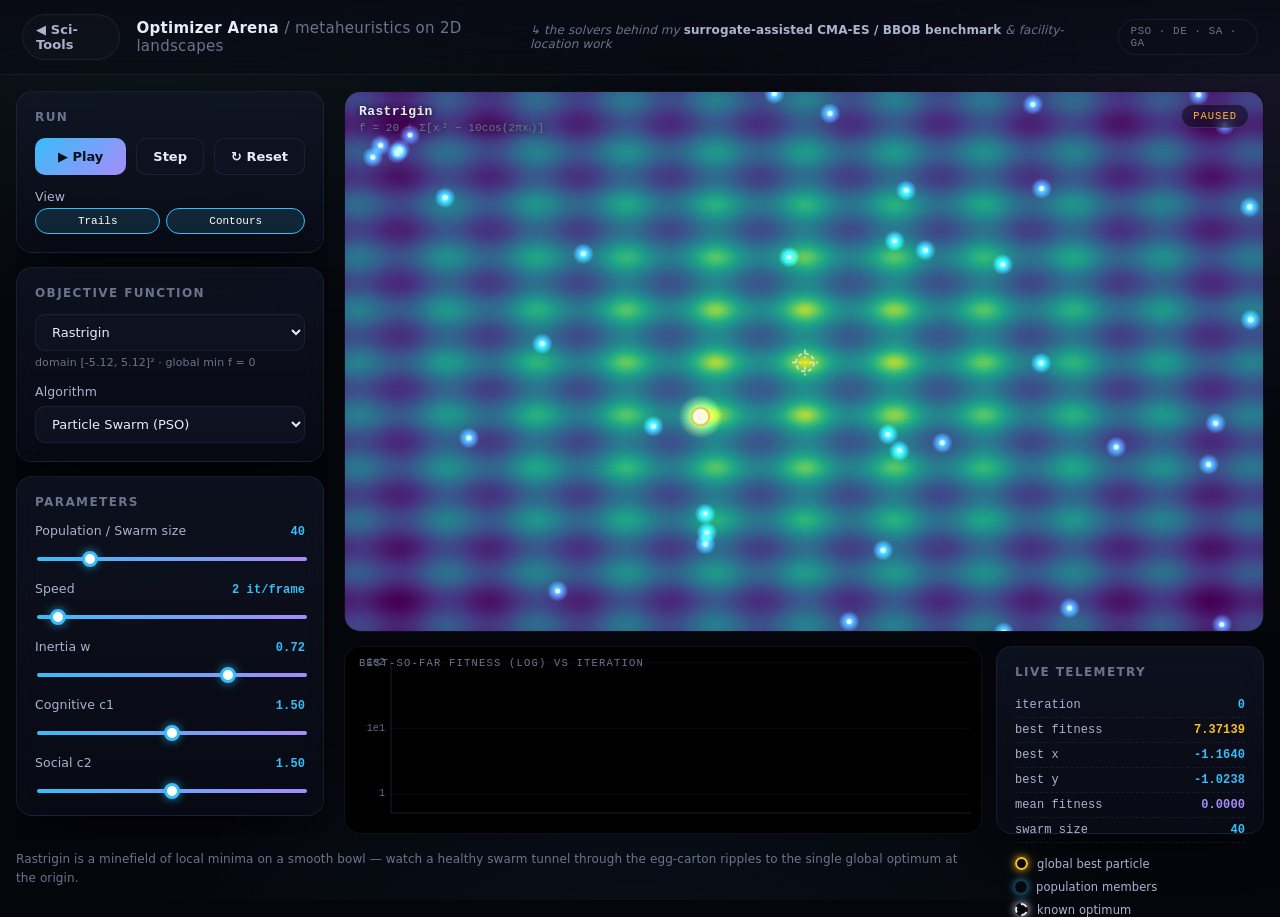
==== commit d5fb6dc0: "Polish: back buttons, selectable photonbench units, dropdown + layout fixes - add a 'Sci-Tools' back" ====
--- a/demos/optimizer/index.html
+++ b/demos/optimizer/index.html
@@ -478,6 +478,22 @@
   <div class="controls">
 
     <div class="panel panel-pad">
+      <div class="panel-title">Run</div>
+      <div class="btn-row">
+        <button class="btn primary grow" id="playBtn">▶ Play</button>
+        <button class="btn" id="stepBtn">Step</button>
+        <button class="btn" id="resetBtn">↻ Reset</button>
+      </div>
+      <div class="field" style="margin-top:14px;margin-bottom:0">
+        <label style="margin-bottom:4px">View</label>
+        <div class="seg">
+          <button class="chip active" id="trailsChip">Trails</button>
+          <button class="chip active" id="contoursChip">Contours</button>
+        </div>
+      </div>
+    </div>
+
+    <div class="panel panel-pad">
       <div class="panel-title">Objective Function</div>
       <div class="field" style="margin-bottom:12px">
         <select id="fnSel"></select>
@@ -564,22 +580,6 @@
         <div class="field">
           <label>Tournament size <span class="val" id="tkVal">3</span></label>
           <input type="range" id="tk" min="2" max="8" step="1" value="3">
-        </div>
-      </div>
-    </div>
-
-    <div class="panel panel-pad">
-      <div class="panel-title">Run</div>
-      <div class="btn-row">
-        <button class="btn primary grow" id="playBtn">▶ Play</button>
-        <button class="btn" id="stepBtn">Step</button>
-        <button class="btn" id="resetBtn">↻ Reset</button>
-      </div>
-      <div class="field" style="margin-top:14px;margin-bottom:0">
-        <label style="margin-bottom:4px">View</label>
-        <div class="seg">
-          <button class="chip active" id="trailsChip">Trails</button>
-          <button class="chip active" id="contoursChip">Contours</button>
         </div>
       </div>
     </div>
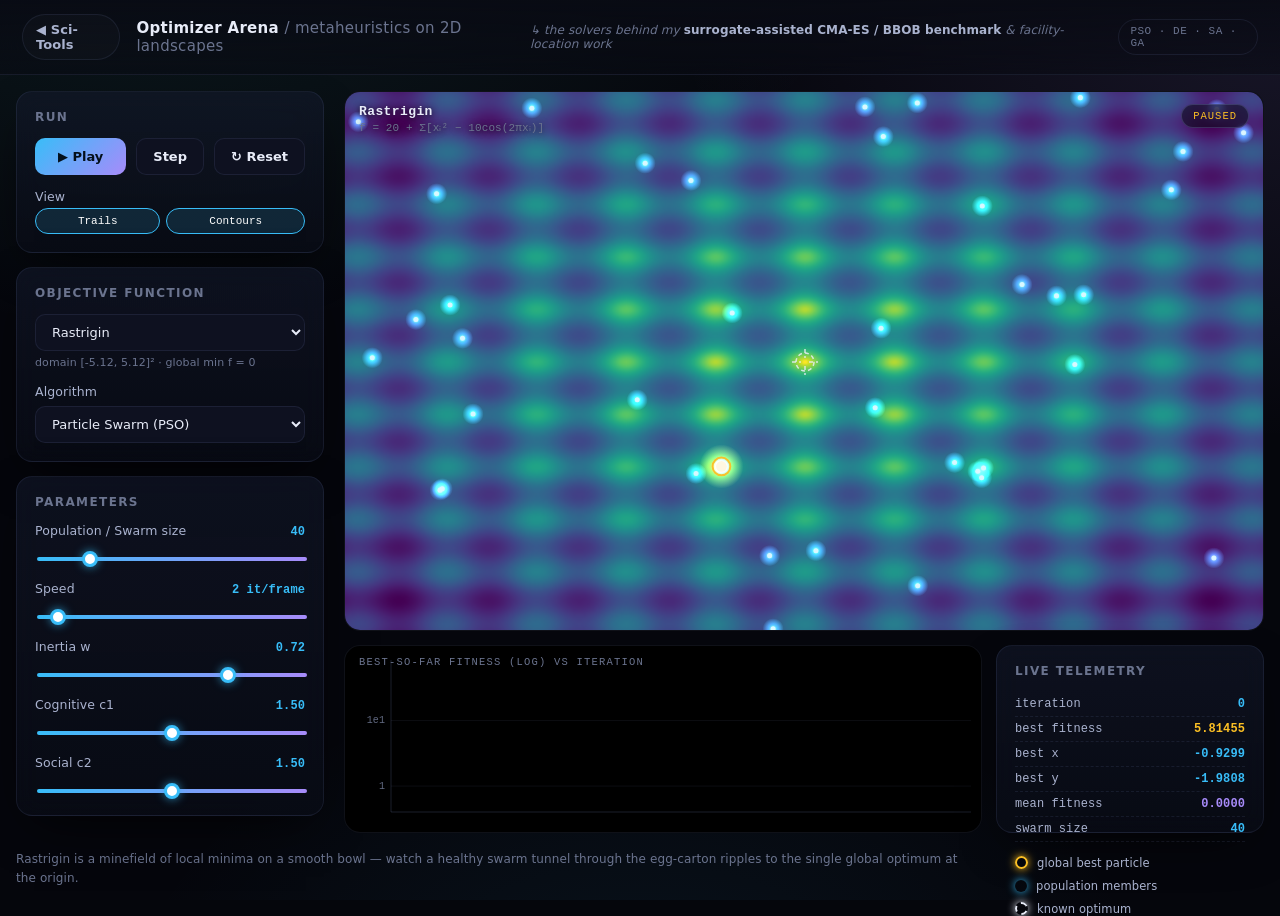
==== commit d8f5c1e0: "Fix page scrolling on demos + keep selected example in propagate - optimizer arena & soliton lab: th" ====
--- a/demos/optimizer/index.html
+++ b/demos/optimizer/index.html
@@ -304,40 +304,40 @@
 </style>
 <style>
   /* ---- page-local layout (design tokens come from lab.css) ---- */
-  html, body { height: 100%; }
-  body { display: flex; flex-direction: column; overflow: hidden; }
+  html, body { height: auto; min-height: 100%; }
+  /* the whole page scrolls when content overflows; columns size independently */
+  body { display: flex; flex-direction: column; min-height: 100vh; overflow-y: auto; }
 
   .lab-main {
-    flex: 1;
+    flex: 1 0 auto;
     display: flex;
     gap: 16px;
     padding: 16px;
+    align-items: flex-start;
     min-height: 0;
   }
 
-  /* control column */
+  /* control column — grows with its content; the page scrolls to reveal it */
   .controls {
     width: 312px;
     flex: 0 0 312px;
     display: flex;
     flex-direction: column;
     gap: 14px;
-    overflow-y: auto;
     padding-right: 4px;
   }
 
-  /* arena column */
+  /* arena column — a stable, viewport-relative height keeps the canvas crisp */
   .arena {
     flex: 1;
     display: flex;
     flex-direction: column;
     gap: 14px;
     min-width: 0;
-    min-height: 0;
   }
   .arena .stage.landscape {
-    flex: 1;
-    min-height: 0;
+    height: 60vh;
+    min-height: 440px;
   }
   .arena .stage.landscape canvas { width: 100%; height: 100%; }
 
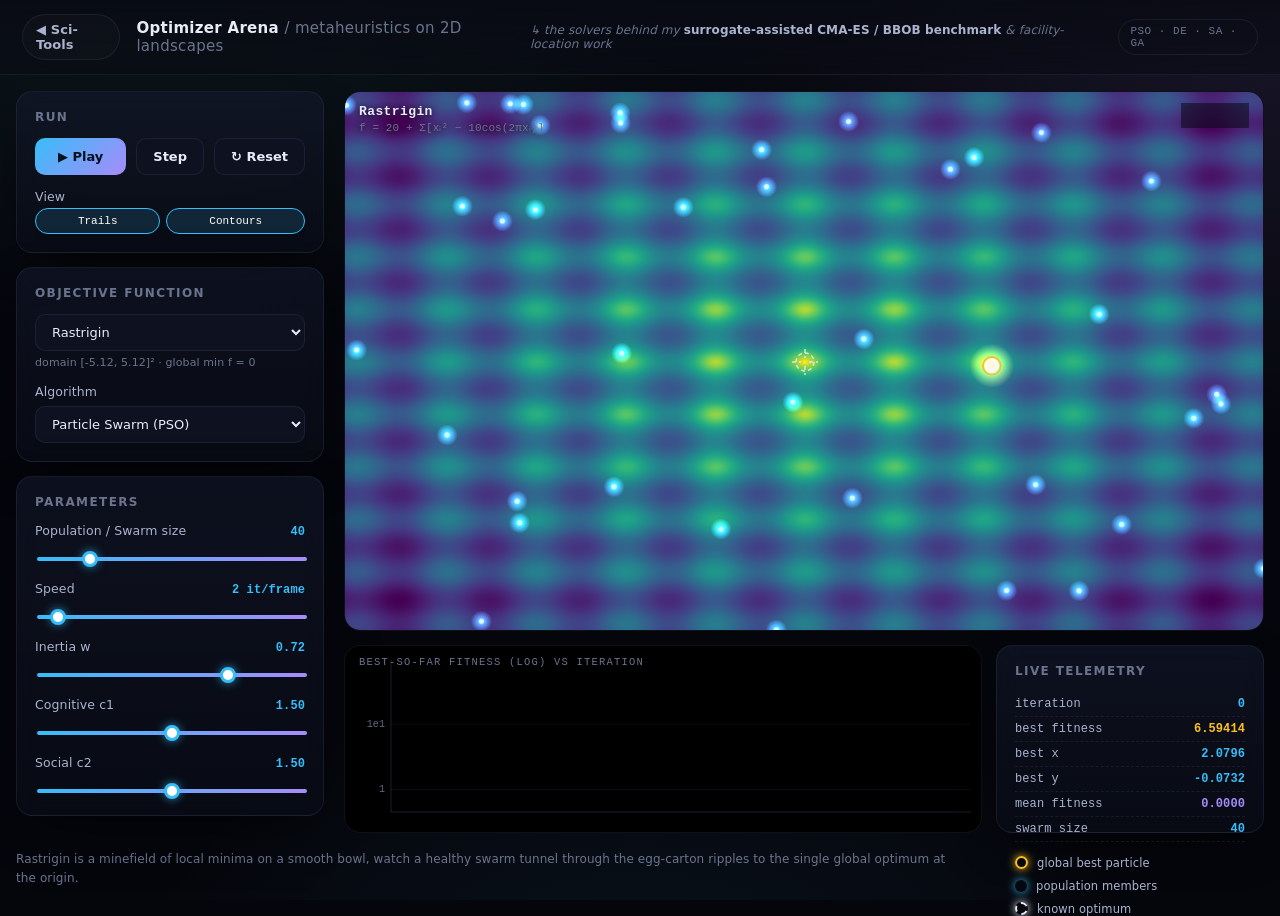
==== commit 7ce576de: "style: American spelling and no em dashes across the suite Replace em dashes with commas/colons/midd" ====
--- a/demos/optimizer/index.html
+++ b/demos/optimizer/index.html
@@ -3,11 +3,11 @@
 <head>
 <meta charset="utf-8">
 <meta name="viewport" content="width=device-width, initial-scale=1">
-<title>Optimizer Arena — Sci-Tools</title>
+<title>Optimizer Arena · Sci-Tools</title>
 <style data-inlined="lab.css">
 /* ============================================================
-   THE MIDNIGHT LAB — shared design system
-   "Aurora over a midnight sea" — dark, luminous, scientific.
+   THE MIDNIGHT LAB, shared design system
+   "Aurora over a midnight sea", dark, luminous, scientific.
    Fully self-contained: system fonts only, no external assets.
    ============================================================ */
 
@@ -317,7 +317,7 @@
     min-height: 0;
   }
 
-  /* control column — grows with its content; the page scrolls to reveal it */
+  /* control column, grows with its content; the page scrolls to reveal it */
   .controls {
     width: 312px;
     flex: 0 0 312px;
@@ -327,7 +327,7 @@
     padding-right: 4px;
   }
 
-  /* arena column — a stable, viewport-relative height keeps the canvas crisp */
+  /* arena column, a stable, viewport-relative height keeps the canvas crisp */
   .arena {
     flex: 1;
     display: flex;
@@ -607,11 +607,11 @@
       <div class="panel panel-pad legend-panel">
         <div class="panel-title">Live Telemetry</div>
         <div class="readout"><span>iteration</span><b id="roIter">0</b></div>
-        <div class="readout"><span>best fitness</span><b class="amber" id="roBest">—</b></div>
-        <div class="readout"><span>best x</span><b id="roBx">—</b></div>
-        <div class="readout"><span>best y</span><b id="roBy">—</b></div>
-        <div class="readout"><span>mean fitness</span><b class="violet" id="roMean">—</b></div>
-        <div class="readout"><span id="roExtraLbl">—</span><b id="roExtra">—</b></div>
+        <div class="readout"><span>best fitness</span><b class="amber" id="roBest">·</b></div>
+        <div class="readout"><span>best x</span><b id="roBx">·</b></div>
+        <div class="readout"><span>best y</span><b id="roBy">·</b></div>
+        <div class="readout"><span>mean fitness</span><b class="violet" id="roMean">·</b></div>
+        <div class="readout"><span id="roExtraLbl">·</span><b id="roExtra">·</b></div>
 
         <div style="margin-top:14px">
           <div class="lg-row" style="color:var(--aurora-amber)"><span class="lg-ring"></span><span style="color:var(--ink-dim)">global best particle</span></div>
@@ -630,7 +630,7 @@
 <script>
 "use strict";
 /* ============================================================
-   Optimizer Arena — metaheuristics on 2D landscapes
+   Optimizer Arena, metaheuristics on 2D landscapes
    All math is textbook-standard. Minimization throughout.
    ============================================================ */
 
@@ -737,17 +737,17 @@
 const FN_ORDER = ["rastrigin", "ackley", "rosenbrock", "sphere", "himmelblau", "schwefel", "eggholder"];
 
 const HINTS = {
-  rastrigin: "Rastrigin is a minefield of local minima on a smooth bowl — watch a healthy swarm tunnel through the egg-carton ripples to the single global optimum at the origin.",
+  rastrigin: "Rastrigin is a minefield of local minima on a smooth bowl, watch a healthy swarm tunnel through the egg-carton ripples to the single global optimum at the origin.",
   ackley: "Ackley is nearly flat far out, then plunges sharply at the center. Algorithms that explore widely find the funnel; greedy ones can stall on the plateau.",
-  rosenbrock: "Rosenbrock's banana valley is easy to enter but the floor barely slopes toward (1,1). Watch how slowly best-fitness crawls — classic ill-conditioning.",
+  rosenbrock: "Rosenbrock's banana valley is easy to enter but the floor barely slopes toward (1,1). Watch how slowly best-fitness crawls, classic ill-conditioning.",
   sphere: "Sphere is the trivial convex bowl: every algorithm should converge cleanly to the origin. Use it as a sanity check on your hyperparameters.",
-  himmelblau: "Himmelblau has four equal global minima. Notice the swarm split or commit — different runs settle on different basins.",
+  himmelblau: "Himmelblau has four equal global minima. Notice the swarm split or commit, different runs settle on different basins.",
   schwefel: "Schwefel's optimum sits in a far corner near (421,421), deceptively distant from the deep-looking trap at the center. Exploration matters here.",
   eggholder: "Eggholder is brutally rugged with the global minimum jammed against the boundary at (512,404). Expect noisy convergence and frequent re-ranking."
 };
 
 // ============================================================
-//  COLORMAP — viridis-like (perceptually-ordered), precomputed
+//  COLORMAP, viridis-like (perceptually-ordered), precomputed
 // ============================================================
 const VIRIDIS = [
   [68, 1, 84],[71, 13, 96],[72, 24, 106],[72, 35, 116],[71, 45, 123],
@@ -837,7 +837,7 @@
 // ============================================================
 function buildHeatmap() {
   const fn = P();
-  // Render at a moderate grid then scale up — fast & smooth.
+  // Render at a moderate grid then scale up, fast & smooth.
   const GW = Math.max(2, Math.min(420, Math.round(LW / 2)));
   const GH = Math.max(2, Math.min(420, Math.round(LH / 2)));
   heatCanvas.width = GW;
@@ -1032,7 +1032,7 @@
     // mutant
     const mx = A.x + F * (B.x - C.x);
     const my = A.y + F * (B.y - C.y);
-    // binomial crossover — ensure at least one dimension comes from mutant (jrand)
+    // binomial crossover, ensure at least one dimension comes from mutant (jrand)
     const jrand = (Math.random() * 2) | 0;
     let tx = X.x, ty = X.y;
     if (Math.random() < CR || jrand === 0) tx = mx;
@@ -1059,7 +1059,7 @@
   const stepScale = +els.saStep.value * (fn.hi - fn.lo);
   const T = Math.max(saT, 1e-9);
   for (const m of pop) {
-    // propose Gaussian neighbour from current accepted state
+    // propose Gaussian neighbor from current accepted state
     const nx = clamp(m.cx + randn() * stepScale, fn.lo, fn.hi);
     const ny = clamp(m.cy + randn() * stepScale, fn.lo, fn.hi);
     const nf = fn.f(nx, ny);
@@ -1352,7 +1352,7 @@
 //  READOUTS
 // ============================================================
 function fmt(v, p = 4) {
-  if (!isFinite(v)) return '—';
+  if (!isFinite(v)) return '–';
   const a = Math.abs(v);
   if (a !== 0 && (a < 1e-3 || a >= 1e6)) return v.toExponential(2);
   return v.toFixed(p);
